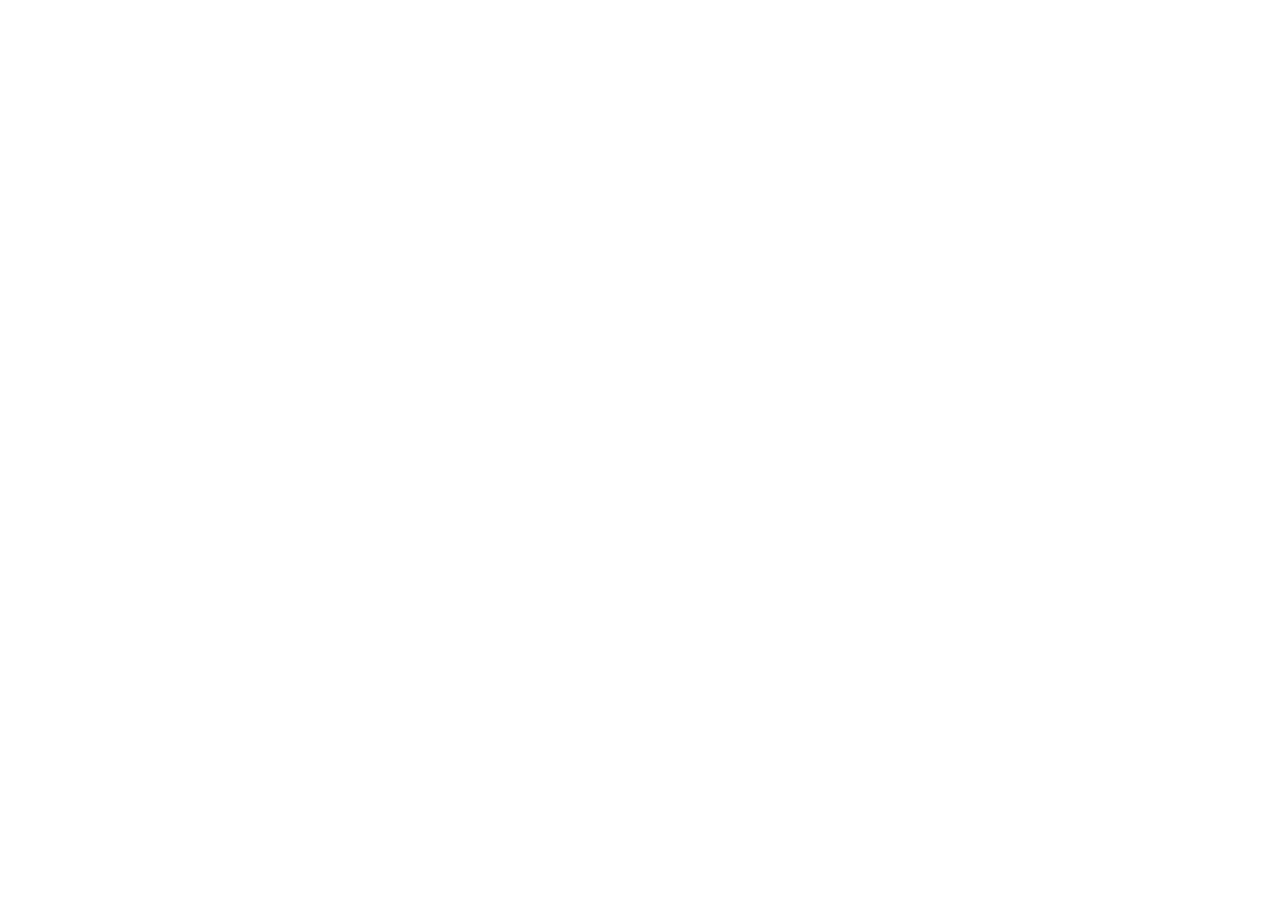
==== index.html @ 89c05609 "Create index.html" ====
<!DOCTYPE html>
<html lang="en">
<head>
  <meta charset="UTF-8">
  <meta name="viewport" content="width=device-width, initial-scale=1.0">
  <title>Gene's Photography</title>
</head>
<body>
  
</body>
</html>
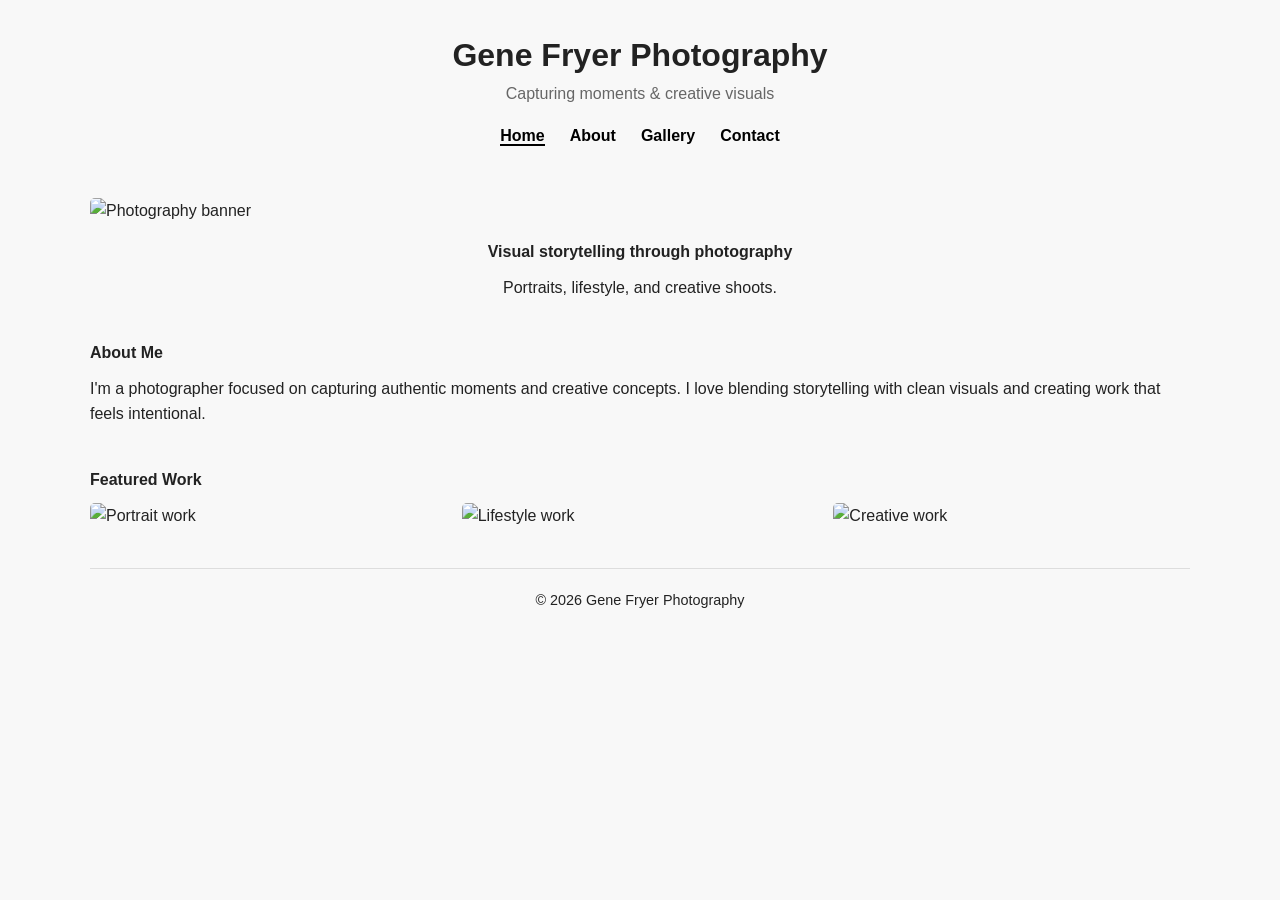
==== commit 150be95a: "made pages" ====
--- a/index.html
+++ b/index.html
@@ -3,9 +3,70 @@
 <head>
   <meta charset="UTF-8">
   <meta name="viewport" content="width=device-width, initial-scale=1.0">
-  <title>Gene's Photography</title>
+  <title>Gene Fryer Photography</title>
+
+  <!-- CSS -->
+  <link rel="stylesheet" href="reset.css">
+  <link rel="stylesheet" href="styles.css">
 </head>
+
 <body>
-  
+  <div class="wrapper">
+
+    <!-- HEADER -->
+    <header>
+      <h1>Gene Fryer Photography</h1>
+      <p>Capturing moments & creative visuals</p>
+
+      <nav>
+        <ul class="nav-links">
+          <li><a href="index.html" class="active">Home</a></li>
+          <li><a href="about.html">About</a></li>
+          <li><a href="gallery.html">Gallery</a></li>
+          <li><a href="contact.html">Contact</a></li>
+        </ul>
+      </nav>
+    </header>
+
+    <!-- MAIN -->
+    <main>
+
+      <!-- HERO -->
+      <section class="hero">
+        <img src="images/hero.jpg" alt="Photography banner">
+        <div class="hero-text">
+          <h2>Visual storytelling through photography</h2>
+          <p>Portraits, lifestyle, and creative shoots.</p>
+        </div>
+      </section>
+
+      <!-- ABOUT PREVIEW -->
+      <section class="about-preview">
+        <h2>About Me</h2>
+        <p>
+          I'm a photographer focused on capturing authentic moments and creative concepts.
+          I love blending storytelling with clean visuals and creating work that feels intentional.
+        </p>
+      </section>
+
+      <!-- FEATURED WORK -->
+      <section class="featured">
+        <h2>Featured Work</h2>
+
+        <div class="gallery-preview">
+          <img src="images/photo1.jpg" alt="Portrait work">
+          <img src="images/photo2.jpg" alt="Lifestyle work">
+          <img src="images/photo3.jpg" alt="Creative work">
+        </div>
+      </section>
+
+    </main>
+
+    <!-- FOOTER -->
+    <footer>
+      <p>&copy; 2026 Gene Fryer Photography</p>
+    </footer>
+
+  </div>
 </body>
 </html>
--- a/styles.css
+++ b/styles.css
@@ -0,0 +1,95 @@
+/* GENERAL */
+body {
+  font-family: Arial, sans-serif;
+  line-height: 1.6;
+  background-color: #f8f8f8;
+  color: #222;
+}
+
+.wrapper {
+  width: 90%;
+  max-width: 1100px;
+  margin: 0 auto;
+}
+
+/* HEADER */
+header {
+  text-align: center;
+  padding: 30px 0;
+}
+
+header h1 {
+  font-size: 2rem;
+}
+
+header p {
+  color: #666;
+}
+
+/* NAV */
+.nav-links {
+  list-style: none;
+  display: flex;
+  justify-content: center;
+  gap: 25px;
+  margin-top: 15px;
+}
+
+.nav-links a {
+  text-decoration: none;
+  color: black;
+  font-weight: bold;
+}
+
+.nav-links a:hover {
+  color: #777;
+}
+
+.active {
+  border-bottom: 2px solid black;
+}
+
+/* HERO */
+.hero {
+  margin-top: 20px;
+}
+
+.hero img {
+  width: 100%;
+  height: auto;
+  border-radius: 5px;
+}
+
+.hero-text {
+  text-align: center;
+  margin-top: 15px;
+}
+
+/* SECTIONS */
+section {
+  margin: 40px 0;
+}
+
+section h2 {
+  margin-bottom: 10px;
+}
+
+/* GALLERY PREVIEW */
+.gallery-preview {
+  display: flex;
+  gap: 15px;
+}
+
+.gallery-preview img {
+  width: 33%;
+  border-radius: 5px;
+}
+
+/* FOOTER */
+footer {
+  text-align: center;
+  padding: 20px 0;
+  border-top: 1px solid #ddd;
+  margin-top: 40px;
+  font-size: 0.9rem;
+}
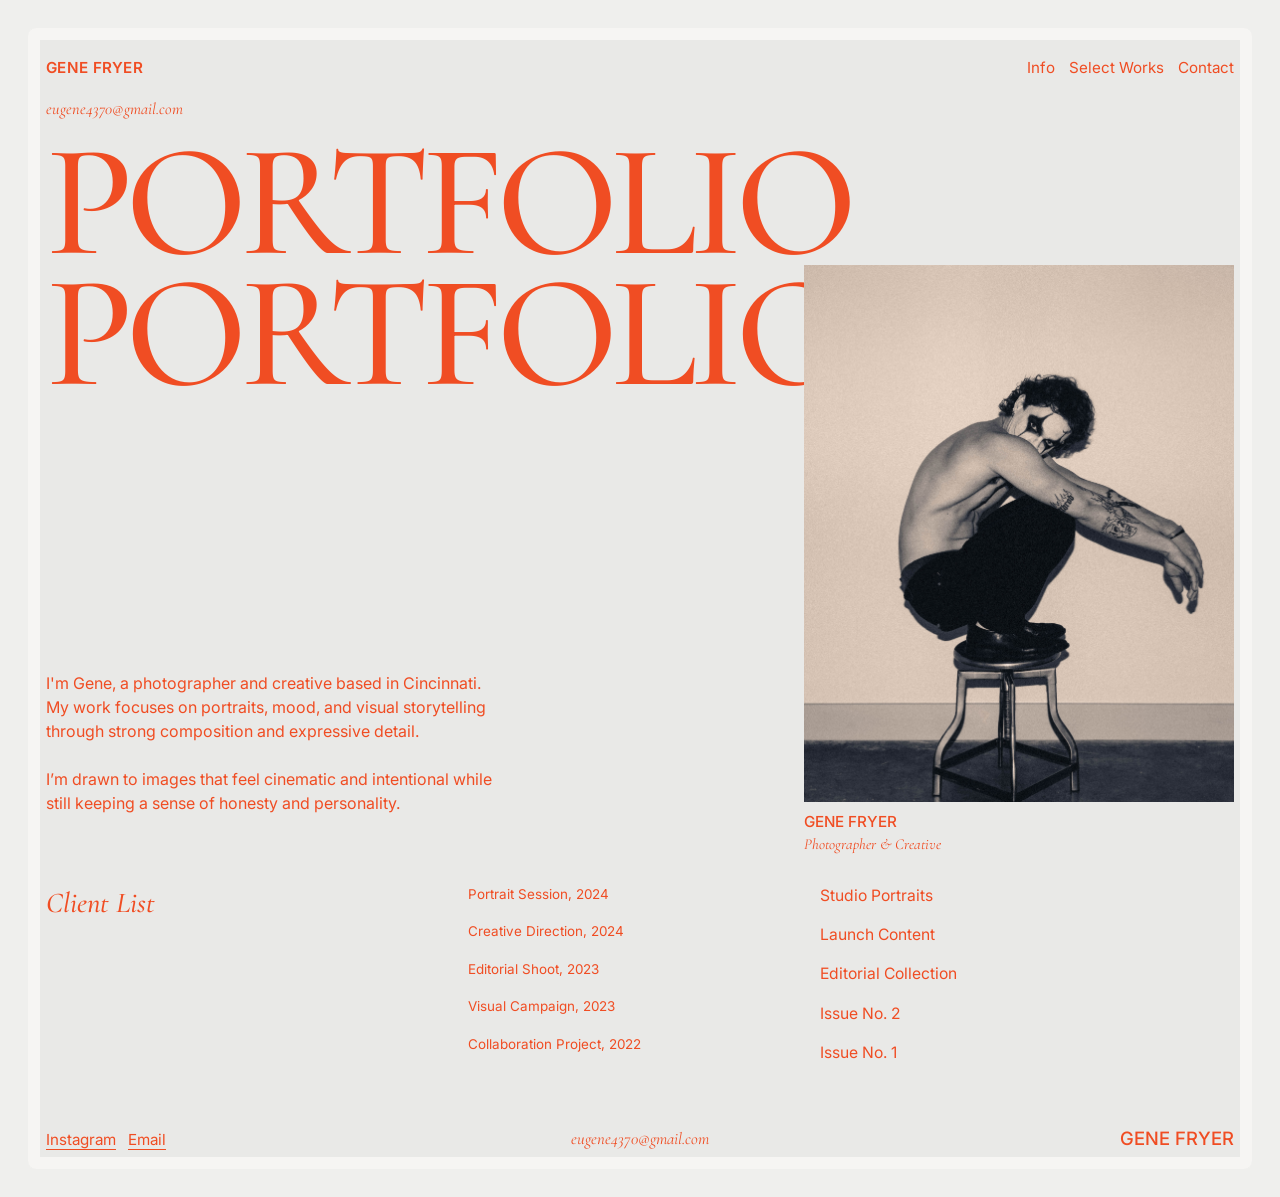
==== commit e4349d4b: "rough draft" ====
--- a/index.html
+++ b/index.html
@@ -3,70 +3,130 @@
 <head>
   <meta charset="UTF-8">
   <meta name="viewport" content="width=device-width, initial-scale=1.0">
-  <title>Gene Fryer Photography</title>
-
-  <!-- CSS -->
-  <link rel="stylesheet" href="reset.css">
+  <title>Gene Fryer | Home</title>
+  <link rel="preconnect" href="https://fonts.googleapis.com">
+  <link rel="preconnect" href="https://fonts.gstatic.com" crossorigin>
+  <link href="https://fonts.googleapis.com/css2?family=Cormorant+Garamond:wght@400;500;600&family=Inter:wght@400;500;600&display=swap" rel="stylesheet">
   <link rel="stylesheet" href="styles.css">
 </head>
+<body>
+  <div class="page-frame">
+    <div class="site-panel">
 
-<body>
-  <div class="wrapper">
+      <header class="site-header">
+        <a href="index.html" class="brand">GENE FRYER</a>
 
-    <!-- HEADER -->
-    <header>
-      <h1>Gene Fryer Photography</h1>
-      <p>Capturing moments & creative visuals</p>
+        <nav class="desktop-nav">
+          <a href="about.html">Info</a>
+          <a href="gallery.html">Select Works</a>
+          <a href="contact.html">Contact</a>
+        </nav>
 
-      <nav>
-        <ul class="nav-links">
-          <li><a href="index.html" class="active">Home</a></li>
-          <li><a href="about.html">About</a></li>
-          <li><a href="gallery.html">Gallery</a></li>
-          <li><a href="contact.html">Contact</a></li>
-        </ul>
-      </nav>
-    </header>
+        <details class="mobile-nav">
+          <summary aria-label="Open navigation">
+            <span></span>
+            <span></span>
+          </summary>
 
-    <!-- MAIN -->
-    <main>
+          <div class="mobile-nav-menu">
+            <a href="about.html">Info</a>
+            <a href="gallery.html">Select Works</a>
+            <a href="contact.html">Contact</a>
+          </div>
+        </details>
+      </header>
 
-      <!-- HERO -->
-      <section class="hero">
-        <img src="images/hero.jpg" alt="Photography banner">
-        <div class="hero-text">
-          <h2>Visual storytelling through photography</h2>
-          <p>Portraits, lifestyle, and creative shoots.</p>
-        </div>
-      </section>
+      <main class="home-main">
+        <p class="email-link">
+          <a href="mailto:eugene4370@gmail.com">eugene4370@gmail.com</a>
+        </p>
 
-      <!-- ABOUT PREVIEW -->
-      <section class="about-preview">
-        <h2>About Me</h2>
-        <p>
-          I'm a photographer focused on capturing authentic moments and creative concepts.
-          I love blending storytelling with clean visuals and creating work that feels intentional.
-        </p>
-      </section>
+        <section class="hero-desktop">
+          <div class="hero-title-wrap">
+            <h1 class="hero-title">
+              PORTFOLIO<br>
+              PORTFOLIO
+            </h1>
+          </div>
 
-      <!-- FEATURED WORK -->
-      <section class="featured">
-        <h2>Featured Work</h2>
+          <div class="hero-image-wrap">
+            <img src="images/photo15.jpg" alt="Featured portrait by Gene Fryer">
 
-        <div class="gallery-preview">
-          <img src="images/photo1.jpg" alt="Portrait work">
-          <img src="images/photo2.jpg" alt="Lifestyle work">
-          <img src="images/photo3.jpg" alt="Creative work">
-        </div>
-      </section>
+            <div class="image-caption">
+              <h2>GENE FRYER</h2>
+              <p>Photographer &amp; Creative</p>
+            </div>
+          </div>
+        </section>
 
-    </main>
+        <section class="hero-mobile">
+          <h1 class="hero-title-mobile">PORTFOLIO</h1>
 
-    <!-- FOOTER -->
-    <footer>
-      <p>&copy; 2026 Gene Fryer Photography</p>
-    </footer>
+          <div class="hero-mobile-image">
+            <img src="images/photo15.jpg" alt="Featured portrait by Gene Fryer">
+          </div>
 
+          <h1 class="hero-title-mobile bottom">PORTFOLIO</h1>
+        </section>
+
+        <section class="home-bio">
+          <div class="home-bio-text">
+            <p>
+              I'm Gene, a photographer and creative based in Cincinnati. My work focuses on portraits,
+              mood, and visual storytelling through strong composition and expressive detail.
+            </p>
+
+            <p>
+              I’m drawn to images that feel cinematic and intentional while still keeping a sense of
+              honesty and personality.
+            </p>
+          </div>
+
+          <div class="home-bio-credit desktop-credit">
+            <h2>GENE FRYER</h2>
+            <p>Photographer &amp; Creative</p>
+          </div>
+        </section>
+
+        <section class="client-section">
+          <div class="client-left">
+            <h3>Client List</h3>
+          </div>
+
+          <div class="client-middle">
+            <p>Portrait Session, 2024</p>
+            <p>Creative Direction, 2024</p>
+            <p>Editorial Shoot, 2023</p>
+            <p>Visual Campaign, 2023</p>
+            <p>Collaboration Project, 2022</p>
+          </div>
+
+          <div class="client-right">
+            <p>Studio Portraits</p>
+            <p>Launch Content</p>
+            <p>Editorial Collection</p>
+            <p>Issue No. 2</p>
+            <p>Issue No. 1</p>
+          </div>
+        </section>
+
+        <footer class="site-footer">
+          <div class="footer-links">
+            <a href="https://instagram.com/gene.fry" target="_blank">Instagram</a>
+            <a href="mailto:eugene4370@gmail.com">Email</a>
+          </div>
+
+          <div class="footer-email">
+            <a href="mailto:eugene4370@gmail.com">eugene4370@gmail.com</a>
+          </div>
+
+          <div class="footer-name">
+            <h2>GENE FRYER</h2>
+          </div>
+        </footer>
+      </main>
+
+    </div>
   </div>
 </body>
 </html>
--- a/styles.css
+++ b/styles.css
@@ -1,95 +1,719 @@
-/* GENERAL */
+* {
+  margin: 0;
+  padding: 0;
+  box-sizing: border-box;
+}
+
+:root {
+  --bg: #efefed;
+  --panel: #e9e9e7;
+  --accent: #f04d23;
+  --frame: #f6f5f3;
+  --text-font: "Inter", Arial, sans-serif;
+  --display-font: "Cormorant Garamond", Georgia, serif;
+}
+
 body {
-  font-family: Arial, sans-serif;
-  line-height: 1.6;
-  background-color: #f8f8f8;
-  color: #222;
-}
-
-.wrapper {
-  width: 90%;
-  max-width: 1100px;
+  background: var(--bg);
+  color: var(--accent);
+  font-family: var(--display-font);
+}
+
+img {
+  display: block;
+  max-width: 100%;
+}
+
+a {
+  color: inherit;
+}
+
+.page-frame {
+  padding: 28px;
+}
+
+.site-panel {
+  max-width: 1280px;
   margin: 0 auto;
+  background: var(--panel);
+  border-radius: 8px;
+  padding: 30px 18px 20px;
+  box-shadow: inset 0 0 0 12px var(--frame);
 }
 
 /* HEADER */
-header {
-  text-align: center;
-  padding: 30px 0;
-}
-
-header h1 {
-  font-size: 2rem;
-}
-
-header p {
-  color: #666;
-}
-
-/* NAV */
-.nav-links {
+.site-header {
+  display: flex;
+  justify-content: space-between;
+  align-items: flex-start;
+  margin-bottom: 22px;
+  position: relative;
+}
+
+.brand {
+  text-decoration: none;
+  font-family: var(--text-font);
+  font-size: 0.95rem;
+  font-weight: 600;
+  letter-spacing: 0.02em;
+}
+
+.desktop-nav {
+  display: flex;
+  gap: 14px;
+  font-family: var(--text-font);
+  font-size: 0.95rem;
+}
+
+.desktop-nav a {
+  text-decoration: none;
+}
+
+.mobile-nav {
+  display: none;
+  position: relative;
+}
+
+.mobile-nav summary {
   list-style: none;
+  cursor: pointer;
+  width: 34px;
+  height: 24px;
+}
+
+.mobile-nav summary::-webkit-details-marker {
+  display: none;
+}
+
+.mobile-nav summary span {
+  display: block;
+  height: 2px;
+  width: 30px;
+  background: var(--accent);
+  margin: 6px 0;
+}
+
+.mobile-nav-menu {
+  position: absolute;
+  right: 0;
+  top: 32px;
+  background: var(--frame);
+  border: 1px solid rgba(240, 77, 35, 0.2);
+  padding: 12px 14px;
+  min-width: 140px;
   display: flex;
-  justify-content: center;
-  gap: 25px;
-  margin-top: 15px;
-}
-
-.nav-links a {
+  flex-direction: column;
+  gap: 10px;
+  z-index: 20;
+}
+
+.mobile-nav-menu a {
   text-decoration: none;
-  color: black;
-  font-weight: bold;
-}
-
-.nav-links a:hover {
-  color: #777;
-}
-
-.active {
-  border-bottom: 2px solid black;
-}
-
-/* HERO */
-.hero {
-  margin-top: 20px;
-}
-
-.hero img {
+  font-family: var(--text-font);
+  font-size: 0.9rem;
+}
+
+.brand:hover,
+.desktop-nav a:hover,
+.mobile-nav-menu a:hover,
+.email-link a:hover,
+.footer-links a:hover,
+.footer-email a:hover {
+  opacity: 0.75;
+}
+
+/* HOME */
+.home-main {
+  display: block;
+}
+
+.email-link {
+  font-size: 1.02rem;
+  font-style: italic;
+  margin-bottom: 18px;
+}
+
+.email-link a {
+  text-decoration: none;
+}
+
+.hero-desktop {
+  position: relative;
+  min-height: 540px;
+}
+
+.hero-title {
+  font-size: clamp(5rem, 14vw, 10rem);
+  line-height: 0.82;
+  font-weight: 500;
+  letter-spacing: -0.05em;
+}
+
+.hero-image-wrap {
+  position: absolute;
+  right: 0;
+  top: 128px;
+  width: 48%;
+  max-width: 430px;
+}
+
+.hero-image-wrap img {
   width: 100%;
   height: auto;
-  border-radius: 5px;
-}
-
-.hero-text {
+}
+
+.image-caption {
+  margin-top: 10px;
+}
+
+.image-caption h2 {
+  font-family: var(--text-font);
+  font-size: 0.95rem;
+  font-weight: 500;
+  margin-bottom: 4px;
+}
+
+.image-caption p {
+  font-size: 0.95rem;
+  font-style: italic;
+}
+
+.hero-mobile {
+  display: none;
+}
+
+.home-bio {
+  display: grid;
+  grid-template-columns: 1fr 1fr;
+  gap: 48px;
+  margin-top: -6px;
+  margin-bottom: 42px;
+}
+
+.home-bio-text {
+  max-width: 460px;
+}
+
+.home-bio-text p {
+  font-family: var(--text-font);
+  font-size: 1rem;
+  line-height: 1.5;
+  margin-bottom: 24px;
+}
+
+.home-bio-credit h2 {
+  font-family: var(--text-font);
+  font-size: 1.1rem;
+  font-weight: 500;
+  margin-bottom: 6px;
+}
+
+.home-bio-credit p {
+  font-size: 1rem;
+  font-style: italic;
+}
+
+.desktop-credit {
+  display: none;
+}
+
+/* ABOUT */
+.about-main {
+  display: block;
+}
+
+.about-desktop {
+  display: grid;
+  grid-template-columns: 1fr 1fr;
+  gap: 56px;
+  align-items: start;
+  margin-bottom: 56px;
+}
+
+.about-text-column {
+  max-width: 440px;
+}
+
+.about-role {
+  font-size: 3rem;
+  line-height: 1;
+  font-weight: 500;
+  font-style: italic;
+  margin-bottom: 26px;
+}
+
+.about-copy p {
+  font-family: var(--text-font);
+  font-size: 1rem;
+  line-height: 1.5;
+  margin-bottom: 24px;
+}
+
+.about-availability {
+  margin-top: 14px;
+}
+
+.about-image-column img {
+  width: 100%;
+  max-width: 430px;
+}
+
+.about-mobile {
+  display: none;
+}
+
+/* GALLERY */
+.gallery-main {
+  display: block;
+}
+
+.gallery-intro {
+  margin-bottom: 32px;
+}
+
+.gallery-title {
+  font-size: clamp(4rem, 9vw, 7rem);
+  line-height: 0.9;
+  font-weight: 500;
+  margin-bottom: 12px;
+}
+
+.gallery-subtitle {
+  font-family: var(--text-font);
+  font-size: 0.95rem;
+  line-height: 1.35;
+}
+
+.gallery-carousel-section {
+  margin-bottom: 54px;
+}
+
+.gallery-carousel {
+  display: flex;
+  gap: 22px;
+  overflow-x: auto;
+  overflow-y: hidden;
+  scroll-snap-type: x mandatory;
+  padding-bottom: 10px;
+  scrollbar-width: thin;
+}
+
+.gallery-carousel::-webkit-scrollbar {
+  height: 10px;
+}
+
+.gallery-carousel::-webkit-scrollbar-thumb {
+  background: rgba(240, 77, 35, 0.35);
+  border-radius: 999px;
+}
+
+.gallery-carousel::-webkit-scrollbar-track {
+  background: rgba(240, 77, 35, 0.08);
+  border-radius: 999px;
+}
+
+.gallery-card {
+  flex: 0 0 340px;
+  scroll-snap-align: start;
+}
+
+.gallery-card img {
+  width: 100%;
+  height: 500px;
+  object-fit: cover;
+  border-radius: 2px;
+}
+
+/* CONTACT */
+.contact-main {
+  display: block;
+}
+
+.contact-intro {
+  margin-bottom: 40px;
+}
+
+.contact-title {
+  font-size: clamp(4rem, 9vw, 7rem);
+  line-height: 0.9;
+  font-weight: 500;
+  margin-bottom: 10px;
+}
+
+.contact-subtitle {
+  font-family: var(--text-font);
+  font-size: 0.95rem;
+}
+
+.contact-form-section {
+  max-width: 620px;
+  margin-bottom: 46px;
+}
+
+.contact-form {
+  display: flex;
+  flex-direction: column;
+  gap: 24px;
+}
+
+.form-row {
+  display: flex;
+  flex-direction: column;
+  gap: 6px;
+}
+
+.form-row label {
+  font-family: var(--text-font);
+  font-size: 0.85rem;
+}
+
+.form-row input,
+.form-row textarea {
+  padding: 14px;
+  border: 1px solid var(--accent);
+  background: transparent;
+  color: var(--accent);
+  font-family: var(--text-font);
+  font-size: 0.95rem;
+}
+
+.form-row input:focus,
+.form-row textarea:focus {
+  outline: none;
+  box-shadow: 0 0 0 1px rgba(240, 77, 35, 0.35);
+}
+
+.submit-btn {
+  margin-top: 4px;
+  padding: 14px;
+  border: 1px solid var(--accent);
+  background: var(--accent);
+  color: white;
+  font-family: var(--text-font);
+  font-size: 0.95rem;
+  cursor: pointer;
+}
+
+.submit-btn:hover {
+  opacity: 0.8;
+}
+
+/* CLIENT SECTION */
+.client-section {
+  display: grid;
+  grid-template-columns: 1.1fr 0.9fr 1.2fr;
+  gap: 42px;
+  margin-top: -4px;
+  margin-bottom: 42px;
+  padding-top: 8px;
+}
+
+.client-left h3 {
+  font-size: 1.8rem;
+  font-style: italic;
+  font-weight: 500;
+}
+
+.client-middle p {
+  font-family: var(--text-font);
+  font-size: 0.84rem;
+  line-height: 1.45;
+  margin-bottom: 18px;
+}
+
+.client-right p {
+  font-family: var(--text-font);
+  font-size: 0.98rem;
+  line-height: 1.35;
+  margin-bottom: 18px;
+}
+
+/* FOOTER */
+.site-footer {
+  display: grid;
+  grid-template-columns: 1fr 1fr 1fr;
+  align-items: end;
+  gap: 24px;
+  padding-top: 4px;
+}
+
+.footer-links {
+  display: flex;
+  gap: 12px;
+  flex-wrap: wrap;
+  font-family: var(--text-font);
+  font-size: 0.95rem;
+}
+
+.footer-links a {
+  text-decoration: underline;
+  text-underline-offset: 4px;
+}
+
+.footer-email {
   text-align: center;
-  margin-top: 15px;
-}
-
-/* SECTIONS */
-section {
-  margin: 40px 0;
-}
-
-section h2 {
-  margin-bottom: 10px;
-}
-
-/* GALLERY PREVIEW */
-.gallery-preview {
-  display: flex;
-  gap: 15px;
-}
-
-.gallery-preview img {
-  width: 33%;
-  border-radius: 5px;
-}
-
-/* FOOTER */
-footer {
-  text-align: center;
-  padding: 20px 0;
-  border-top: 1px solid #ddd;
-  margin-top: 40px;
-  font-size: 0.9rem;
+  font-size: 1.05rem;
+  font-style: italic;
+}
+
+.footer-email a {
+  text-decoration: none;
+}
+
+.footer-name {
+  text-align: right;
+}
+
+.footer-name h2 {
+  font-family: var(--text-font);
+  font-size: 1.15rem;
+  font-weight: 500;
+}
+
+/* TABLET */
+@media (max-width: 1000px) {
+  .hero-image-wrap {
+    width: 44%;
+    max-width: 360px;
+  }
+
+  .hero-desktop {
+    min-height: 480px;
+  }
+
+  .about-desktop {
+    gap: 40px;
+  }
+
+  .gallery-card {
+    flex: 0 0 300px;
+  }
+
+  .gallery-card img {
+    height: 410px;
+  }
+}
+
+/* MOBILE */
+@media (max-width: 768px) {
+  .page-frame {
+    padding: 22px;
+  }
+
+  .site-panel {
+    max-width: 340px;
+    padding: 18px 14px 18px;
+    box-shadow: inset 0 0 0 12px var(--frame);
+  }
+
+  .desktop-nav {
+    display: none;
+  }
+
+  .mobile-nav {
+    display: block;
+  }
+
+  .site-header {
+    margin-bottom: 18px;
+  }
+
+  .brand {
+    font-size: 0.9rem;
+  }
+
+  /* HOME MOBILE */
+  .email-link {
+    display: none;
+  }
+
+  .hero-desktop {
+    display: none;
+  }
+
+  .hero-mobile {
+    display: block;
+    width: 100%;
+    overflow: hidden;
+    margin-bottom: 22px;
+  }
+
+  .hero-title-mobile {
+    font-size: clamp(2.7rem, 13vw, 3.4rem);
+    line-height: 0.9;
+    font-weight: 500;
+    letter-spacing: -0.03em;
+    word-break: keep-all;
+    overflow-wrap: normal;
+  }
+
+  .hero-title-mobile.bottom {
+    margin-top: 10px;
+  }
+
+  .hero-mobile-image {
+    margin: 14px 0 10px;
+    width: 100%;
+  }
+
+  .hero-mobile-image img {
+    width: 100%;
+    height: auto;
+  }
+
+  .home-bio {
+    display: grid;
+    grid-template-columns: 1fr;
+    gap: 20px;
+    margin-top: 0;
+    margin-bottom: 30px;
+  }
+
+  .home-bio-text p {
+    font-size: 0.9rem;
+    line-height: 1.45;
+    margin-bottom: 20px;
+  }
+
+  .desktop-credit {
+    display: block;
+  }
+
+  .home-bio-credit h2 {
+    font-size: 0.95rem;
+  }
+
+  .home-bio-credit p {
+    font-size: 0.9rem;
+  }
+
+  /* ABOUT MOBILE */
+  .about-desktop {
+    display: none;
+  }
+
+  .about-mobile {
+    display: block;
+    margin-bottom: 30px;
+  }
+
+  .about-mobile-copy p {
+    font-family: var(--text-font);
+    font-size: 0.9rem;
+    line-height: 1.45;
+    margin-bottom: 18px;
+  }
+
+  .about-mobile-role {
+    font-size: 2.2rem;
+    line-height: 1;
+    font-weight: 500;
+    font-style: italic;
+    margin: 34px 0 18px;
+  }
+
+  .about-mobile-image img {
+    width: 100%;
+    height: auto;
+  }
+
+  /* GALLERY MOBILE */
+  .gallery-title {
+    font-size: 2.8rem;
+    line-height: 0.95;
+    margin-bottom: 10px;
+  }
+
+  .gallery-subtitle {
+    font-size: 0.9rem;
+  }
+
+  .gallery-carousel {
+    gap: 14px;
+    padding-bottom: 8px;
+  }
+
+  .gallery-card {
+    flex: 0 0 220px;
+  }
+
+  .gallery-card img {
+    height: 300px;
+  }
+
+  /* CONTACT MOBILE */
+  .contact-title {
+    font-size: 2.8rem;
+    line-height: 0.95;
+  }
+
+  .contact-subtitle {
+    font-size: 0.9rem;
+  }
+
+  .contact-form-section {
+    max-width: 100%;
+    margin-bottom: 34px;
+  }
+
+  .form-row input,
+  .form-row textarea {
+    font-size: 0.9rem;
+  }
+
+  /* SHARED MOBILE */
+  .client-section {
+    display: grid;
+    grid-template-columns: 1fr;
+    gap: 20px;
+    margin-bottom: 34px;
+    margin-top: 0;
+    padding-top: 0;
+  }
+
+  .client-left h3 {
+    font-size: 2rem;
+    font-style: italic;
+    font-family: var(--display-font);
+    font-weight: 500;
+  }
+
+  .client-middle p {
+    font-size: 0.82rem;
+    line-height: 1.4;
+    margin-bottom: 16px;
+  }
+
+  .client-right p {
+    font-size: 0.9rem;
+    line-height: 1.4;
+    margin-bottom: 18px;
+  }
+
+  .site-footer {
+    display: block;
+    padding-top: 0;
+  }
+
+  .footer-links {
+    display: flex;
+    flex-wrap: wrap;
+    gap: 10px;
+    margin-bottom: 12px;
+    font-size: 0.9rem;
+  }
+
+  .footer-email {
+    text-align: left;
+    font-size: 0.95rem;
+    margin-bottom: 18px;
+  }
+
+  .footer-name {
+    text-align: left;
+  }
+
+  .footer-name h2 {
+    font-size: 0.95rem;
+  }
 }
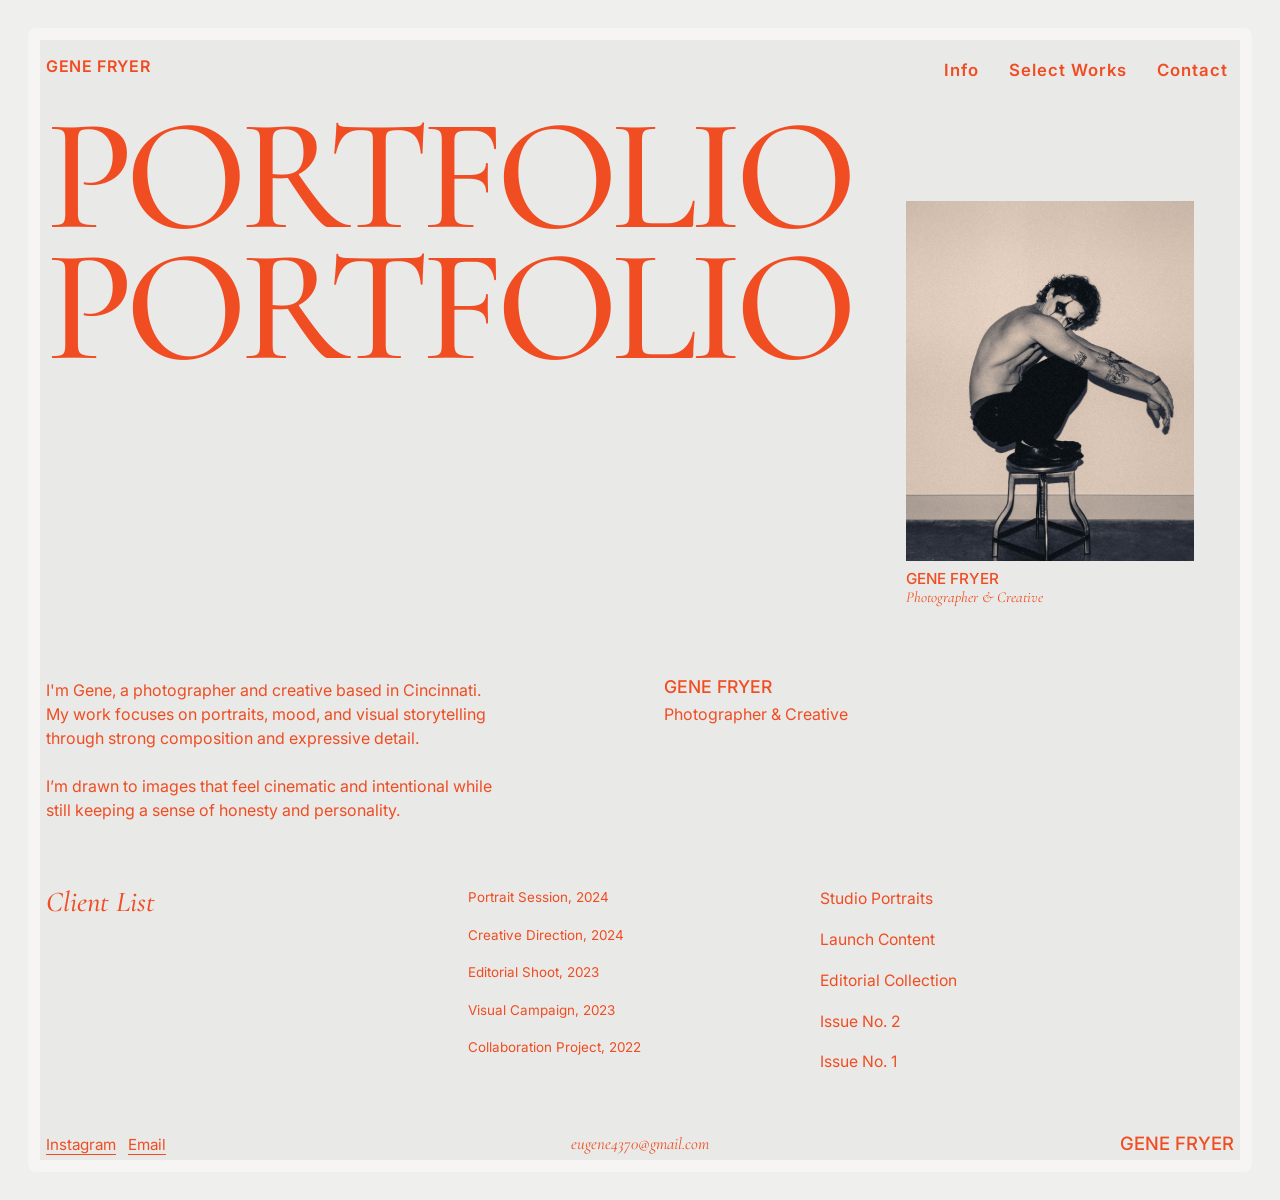
==== commit 5000aecc: "final" ====
--- a/index.html
+++ b/index.html
@@ -4,73 +4,55 @@
   <meta charset="UTF-8">
   <meta name="viewport" content="width=device-width, initial-scale=1.0">
   <title>Gene Fryer | Home</title>
+
   <link rel="preconnect" href="https://fonts.googleapis.com">
   <link rel="preconnect" href="https://fonts.gstatic.com" crossorigin>
   <link href="https://fonts.googleapis.com/css2?family=Cormorant+Garamond:wght@400;500;600&family=Inter:wght@400;500;600&display=swap" rel="stylesheet">
+
+  <link rel="stylesheet" href="reset.css">
   <link rel="stylesheet" href="styles.css">
 </head>
+
 <body>
   <div class="page-frame">
     <div class="site-panel">
 
-      <header class="site-header">
+      <header>
         <a href="index.html" class="brand">GENE FRYER</a>
 
-        <nav class="desktop-nav">
+        <nav>
           <a href="about.html">Info</a>
           <a href="gallery.html">Select Works</a>
           <a href="contact.html">Contact</a>
         </nav>
-
-        <details class="mobile-nav">
-          <summary aria-label="Open navigation">
-            <span></span>
-            <span></span>
-          </summary>
-
-          <div class="mobile-nav-menu">
-            <a href="about.html">Info</a>
-            <a href="gallery.html">Select Works</a>
-            <a href="contact.html">Contact</a>
-          </div>
-        </details>
       </header>
 
-      <main class="home-main">
-        <p class="email-link">
-          <a href="mailto:eugene4370@gmail.com">eugene4370@gmail.com</a>
-        </p>
-
+      <main>
         <section class="hero-desktop">
           <div class="hero-title-wrap">
-            <h1 class="hero-title">
+            <h1>
               PORTFOLIO<br>
               PORTFOLIO
             </h1>
           </div>
 
-          <div class="hero-image-wrap">
+          <figure class="hero-image-wrap">
             <img src="images/photo15.jpg" alt="Featured portrait by Gene Fryer">
-
-            <div class="image-caption">
+            <figcaption>
               <h2>GENE FRYER</h2>
               <p>Photographer &amp; Creative</p>
-            </div>
-          </div>
+            </figcaption>
+          </figure>
         </section>
 
         <section class="hero-mobile">
-          <h1 class="hero-title-mobile">PORTFOLIO</h1>
-
-          <div class="hero-mobile-image">
-            <img src="images/photo15.jpg" alt="Featured portrait by Gene Fryer">
-          </div>
-
-          <h1 class="hero-title-mobile bottom">PORTFOLIO</h1>
+          <h1>PORTFOLIO</h1>
+          <img src="images/photo15.jpg" alt="Featured portrait by Gene Fryer">
+          <h1>PORTFOLIO</h1>
         </section>
 
         <section class="home-bio">
-          <div class="home-bio-text">
+          <div>
             <p>
               I'm Gene, a photographer and creative based in Cincinnati. My work focuses on portraits,
               mood, and visual storytelling through strong composition and expressive detail.
@@ -82,18 +64,18 @@
             </p>
           </div>
 
-          <div class="home-bio-credit desktop-credit">
+          <div class="bio-credit">
             <h2>GENE FRYER</h2>
             <p>Photographer &amp; Creative</p>
           </div>
         </section>
 
         <section class="client-section">
-          <div class="client-left">
+          <div>
             <h3>Client List</h3>
           </div>
 
-          <div class="client-middle">
+          <div>
             <p>Portrait Session, 2024</p>
             <p>Creative Direction, 2024</p>
             <p>Editorial Shoot, 2023</p>
@@ -101,7 +83,7 @@
             <p>Collaboration Project, 2022</p>
           </div>
 
-          <div class="client-right">
+          <div>
             <p>Studio Portraits</p>
             <p>Launch Content</p>
             <p>Editorial Collection</p>
@@ -109,22 +91,22 @@
             <p>Issue No. 1</p>
           </div>
         </section>
+      </main>
 
-        <footer class="site-footer">
-          <div class="footer-links">
-            <a href="https://instagram.com/gene.fry" target="_blank">Instagram</a>
-            <a href="mailto:eugene4370@gmail.com">Email</a>
-          </div>
+      <footer>
+        <div>
+          <a href="https://instagram.com/gene.fry" target="_blank">Instagram</a>
+          <a href="mailto:eugene4370@gmail.com">Email</a>
+        </div>
 
-          <div class="footer-email">
-            <a href="mailto:eugene4370@gmail.com">eugene4370@gmail.com</a>
-          </div>
+        <div>
+          <a href="mailto:eugene4370@gmail.com">eugene4370@gmail.com</a>
+        </div>
 
-          <div class="footer-name">
-            <h2>GENE FRYER</h2>
-          </div>
-        </footer>
-      </main>
+        <div>
+          <h2>GENE FRYER</h2>
+        </div>
+      </footer>
 
     </div>
   </div>
--- a/styles.css
+++ b/styles.css
@@ -1,9 +1,3 @@
-* {
-  margin: 0;
-  padding: 0;
-  box-sizing: border-box;
-}
-
 :root {
   --bg: #efefed;
   --panel: #e9e9e7;
@@ -42,107 +36,53 @@
 }
 
 /* HEADER */
-.site-header {
+
+header {
   display: flex;
   justify-content: space-between;
   align-items: flex-start;
-  margin-bottom: 22px;
-  position: relative;
+  margin-bottom: 28px;
 }
 
 .brand {
   text-decoration: none;
   font-family: var(--text-font);
-  font-size: 0.95rem;
+  font-size: 1rem;
   font-weight: 600;
-  letter-spacing: 0.02em;
-}
-
-.desktop-nav {
+  letter-spacing: 0.04em;
+}
+
+nav {
   display: flex;
-  gap: 14px;
-  font-family: var(--text-font);
-  font-size: 0.95rem;
-}
-
-.desktop-nav a {
+  gap: 18px;
+  font-family: var(--text-font);
+}
+
+nav a {
   text-decoration: none;
-}
-
-.mobile-nav {
-  display: none;
-  position: relative;
-}
-
-.mobile-nav summary {
-  list-style: none;
-  cursor: pointer;
-  width: 34px;
-  height: 24px;
-}
-
-.mobile-nav summary::-webkit-details-marker {
-  display: none;
-}
-
-.mobile-nav summary span {
-  display: block;
-  height: 2px;
-  width: 30px;
-  background: var(--accent);
-  margin: 6px 0;
-}
-
-.mobile-nav-menu {
-  position: absolute;
-  right: 0;
-  top: 32px;
-  background: var(--frame);
-  border: 1px solid rgba(240, 77, 35, 0.2);
-  padding: 12px 14px;
-  min-width: 140px;
-  display: flex;
-  flex-direction: column;
-  gap: 10px;
-  z-index: 20;
-}
-
-.mobile-nav-menu a {
-  text-decoration: none;
-  font-family: var(--text-font);
-  font-size: 0.9rem;
-}
-
+  font-size: 1.05rem;
+  font-weight: 600;
+  letter-spacing: 0.06em;
+  padding: 4px 6px;
+}
+
+nav a:hover,
 .brand:hover,
-.desktop-nav a:hover,
-.mobile-nav-menu a:hover,
-.email-link a:hover,
-.footer-links a:hover,
-.footer-email a:hover {
+footer a:hover {
   opacity: 0.75;
 }
 
 /* HOME */
-.home-main {
-  display: block;
-}
-
-.email-link {
-  font-size: 1.02rem;
-  font-style: italic;
-  margin-bottom: 18px;
-}
-
-.email-link a {
-  text-decoration: none;
-}
 
 .hero-desktop {
-  position: relative;
-  min-height: 540px;
-}
-
-.hero-title {
+  display: grid;
+  grid-template-columns: 1fr 1fr;
+  gap: 1rem;
+  align-items: start;
+  margin-bottom: 42px;
+}
+
+.hero-title-wrap h1 {
   font-size: clamp(5rem, 14vw, 10rem);
   line-height: 0.82;
   font-weight: 500;
@@ -150,11 +90,9 @@
 }
 
 .hero-image-wrap {
-  position: absolute;
-  right: 0;
-  top: 128px;
-  width: 48%;
   max-width: 430px;
+  justify-self: end;
+  margin-top: 90px;
 }
 
 .hero-image-wrap img {
@@ -162,18 +100,18 @@
   height: auto;
 }
 
-.image-caption {
+.hero-image-wrap figcaption {
   margin-top: 10px;
 }
 
-.image-caption h2 {
+.hero-image-wrap h2 {
   font-family: var(--text-font);
   font-size: 0.95rem;
   font-weight: 500;
   margin-bottom: 4px;
 }
 
-.image-caption p {
+.hero-image-wrap p {
   font-size: 0.95rem;
   font-style: italic;
 }
@@ -186,43 +124,30 @@
   display: grid;
   grid-template-columns: 1fr 1fr;
   gap: 48px;
-  margin-top: -6px;
   margin-bottom: 42px;
 }
 
-.home-bio-text {
+.home-bio div:first-child {
   max-width: 460px;
 }
 
-.home-bio-text p {
+.home-bio p {
   font-family: var(--text-font);
   font-size: 1rem;
   line-height: 1.5;
   margin-bottom: 24px;
 }
 
-.home-bio-credit h2 {
+.bio-credit h2 {
   font-family: var(--text-font);
   font-size: 1.1rem;
   font-weight: 500;
   margin-bottom: 6px;
 }
 
-.home-bio-credit p {
-  font-size: 1rem;
-  font-style: italic;
-}
-
-.desktop-credit {
-  display: none;
-}
-
 /* ABOUT */
-.about-main {
-  display: block;
-}
-
-.about-desktop {
+
+.about-section {
   display: grid;
   grid-template-columns: 1fr 1fr;
   gap: 56px;
@@ -230,11 +155,11 @@
   margin-bottom: 56px;
 }
 
-.about-text-column {
+.about-section div {
   max-width: 440px;
 }
 
-.about-role {
+.about-section h1 {
   font-size: 3rem;
   line-height: 1;
   font-weight: 500;
@@ -242,51 +167,38 @@
   margin-bottom: 26px;
 }
 
-.about-copy p {
+.about-section p {
   font-family: var(--text-font);
   font-size: 1rem;
   line-height: 1.5;
   margin-bottom: 24px;
 }
 
-.about-availability {
-  margin-top: 14px;
-}
-
-.about-image-column img {
+.about-section img {
   width: 100%;
   max-width: 430px;
 }
 
-.about-mobile {
-  display: none;
-}
-
-/* GALLERY */
-.gallery-main {
-  display: block;
-}
-
-.gallery-intro {
+/* SHARED PAGE INTRO */
+
+.page-intro {
   margin-bottom: 32px;
 }
 
-.gallery-title {
+.page-intro h1 {
   font-size: clamp(4rem, 9vw, 7rem);
   line-height: 0.9;
   font-weight: 500;
   margin-bottom: 12px;
 }
 
-.gallery-subtitle {
+.page-intro p {
   font-family: var(--text-font);
   font-size: 0.95rem;
   line-height: 1.35;
 }
 
-.gallery-carousel-section {
-  margin-bottom: 54px;
-}
+/* GALLERY */
 
 .gallery-carousel {
   display: flex;
@@ -295,29 +207,15 @@
   overflow-y: hidden;
   scroll-snap-type: x mandatory;
   padding-bottom: 10px;
-  scrollbar-width: thin;
-}
-
-.gallery-carousel::-webkit-scrollbar {
-  height: 10px;
-}
-
-.gallery-carousel::-webkit-scrollbar-thumb {
-  background: rgba(240, 77, 35, 0.35);
-  border-radius: 999px;
-}
-
-.gallery-carousel::-webkit-scrollbar-track {
-  background: rgba(240, 77, 35, 0.08);
-  border-radius: 999px;
-}
-
-.gallery-card {
+  margin-bottom: 54px;
+}
+
+.gallery-carousel figure {
   flex: 0 0 340px;
   scroll-snap-align: start;
 }
 
-.gallery-card img {
+.gallery-carousel img {
   width: 100%;
   height: 500px;
   object-fit: cover;
@@ -325,50 +223,26 @@
 }
 
 /* CONTACT */
-.contact-main {
-  display: block;
-}
-
-.contact-intro {
-  margin-bottom: 40px;
-}
-
-.contact-title {
-  font-size: clamp(4rem, 9vw, 7rem);
-  line-height: 0.9;
-  font-weight: 500;
-  margin-bottom: 10px;
-}
-
-.contact-subtitle {
-  font-family: var(--text-font);
-  font-size: 0.95rem;
-}
-
-.contact-form-section {
+
+.contact-section {
   max-width: 620px;
   margin-bottom: 46px;
 }
 
-.contact-form {
+form {
   display: flex;
   flex-direction: column;
-  gap: 24px;
-}
-
-.form-row {
-  display: flex;
-  flex-direction: column;
-  gap: 6px;
-}
-
-.form-row label {
+  gap: 8px;
+}
+
+label {
   font-family: var(--text-font);
   font-size: 0.85rem;
-}
-
-.form-row input,
-.form-row textarea {
+  margin-top: 12px;
+}
+
+input,
+textarea {
   padding: 14px;
   border: 1px solid var(--accent);
   background: transparent;
@@ -377,14 +251,14 @@
   font-size: 0.95rem;
 }
 
-.form-row input:focus,
-.form-row textarea:focus {
+input:focus,
+textarea:focus {
   outline: none;
   box-shadow: 0 0 0 1px rgba(240, 77, 35, 0.35);
 }
 
-.submit-btn {
-  margin-top: 4px;
+button {
+  margin-top: 16px;
   padding: 14px;
   border: 1px solid var(--accent);
   background: var(--accent);
@@ -394,50 +268,49 @@
   cursor: pointer;
 }
 
-.submit-btn:hover {
+button:hover {
   opacity: 0.8;
 }
 
 /* CLIENT SECTION */
+
 .client-section {
   display: grid;
   grid-template-columns: 1.1fr 0.9fr 1.2fr;
   gap: 42px;
-  margin-top: -4px;
   margin-bottom: 42px;
-  padding-top: 8px;
-}
-
-.client-left h3 {
+}
+
+.client-section h3 {
   font-size: 1.8rem;
   font-style: italic;
   font-weight: 500;
 }
 
-.client-middle p {
-  font-family: var(--text-font);
-  font-size: 0.84rem;
+.client-section p {
+  font-family: var(--text-font);
   line-height: 1.45;
   margin-bottom: 18px;
 }
 
-.client-right p {
-  font-family: var(--text-font);
+.client-section div:nth-child(2) p {
+  font-size: 0.84rem;
+}
+
+.client-section div:nth-child(3) p {
   font-size: 0.98rem;
-  line-height: 1.35;
-  margin-bottom: 18px;
 }
 
 /* FOOTER */
-.site-footer {
+
+footer {
   display: grid;
   grid-template-columns: 1fr 1fr 1fr;
   align-items: end;
   gap: 24px;
-  padding-top: 4px;
-}
-
-.footer-links {
+}
+
+footer div:first-child {
   display: flex;
   gap: 12px;
   flex-wrap: wrap;
@@ -445,86 +318,82 @@
   font-size: 0.95rem;
 }
 
-.footer-links a {
-  text-decoration: underline;
+footer a {
   text-underline-offset: 4px;
 }
 
-.footer-email {
+footer div:nth-child(2) {
   text-align: center;
   font-size: 1.05rem;
   font-style: italic;
 }
 
-.footer-email a {
+footer div:nth-child(2) a {
   text-decoration: none;
 }
 
-.footer-name {
+footer div:last-child {
   text-align: right;
 }
 
-.footer-name h2 {
+footer h2 {
   font-family: var(--text-font);
   font-size: 1.15rem;
   font-weight: 500;
 }
 
 /* TABLET */
+
 @media (max-width: 1000px) {
   .hero-image-wrap {
-    width: 44%;
     max-width: 360px;
-  }
-
-  .hero-desktop {
-    min-height: 480px;
-  }
-
-  .about-desktop {
+    margin-top: 70px;
+  }
+
+  .about-section {
     gap: 40px;
   }
 
-  .gallery-card {
+  .gallery-carousel figure {
     flex: 0 0 300px;
   }
 
-  .gallery-card img {
+  .gallery-carousel img {
     height: 410px;
   }
 }
 
 /* MOBILE */
+
 @media (max-width: 768px) {
   .page-frame {
     padding: 22px;
   }
 
   .site-panel {
-    max-width: 340px;
-    padding: 18px 14px 18px;
-    box-shadow: inset 0 0 0 12px var(--frame);
-  }
-
-  .desktop-nav {
-    display: none;
-  }
-
-  .mobile-nav {
+    max-width: 360px;
+    padding: 18px 14px;
+  }
+
+  header {
     display: block;
-  }
-
-  .site-header {
-    margin-bottom: 18px;
+    margin-bottom: 22px;
   }
 
   .brand {
+    display: block;
+    margin-bottom: 14px;
+    font-size: 0.95rem;
+  }
+
+  nav {
+    gap: 12px;
+    flex-wrap: wrap;
+  }
+
+  nav a {
     font-size: 0.9rem;
-  }
-
-  /* HOME MOBILE */
-  .email-link {
-    display: none;
+    padding: 4px 0;
   }
 
   .hero-desktop {
@@ -533,187 +402,105 @@
 
   .hero-mobile {
     display: block;
-    width: 100%;
+    margin-bottom: 28px;
     overflow: hidden;
-    margin-bottom: 22px;
-  }
-
-  .hero-title-mobile {
+  }
+
+  .hero-mobile h1 {
     font-size: clamp(2.7rem, 13vw, 3.4rem);
     line-height: 0.9;
     font-weight: 500;
     letter-spacing: -0.03em;
-    word-break: keep-all;
-    overflow-wrap: normal;
-  }
-
-  .hero-title-mobile.bottom {
-    margin-top: 10px;
-  }
-
-  .hero-mobile-image {
+  }
+
+  .hero-mobile img {
     margin: 14px 0 10px;
     width: 100%;
   }
 
-  .hero-mobile-image img {
-    width: 100%;
-    height: auto;
+  .home-bio,
+  .about-section,
+  .client-section,
+  footer {
+    grid-template-columns: 1fr;
   }
 
   .home-bio {
-    display: grid;
-    grid-template-columns: 1fr;
     gap: 20px;
-    margin-top: 0;
     margin-bottom: 30px;
   }
 
-  .home-bio-text p {
+  .home-bio p,
+  .about-section p {
     font-size: 0.9rem;
     line-height: 1.45;
     margin-bottom: 20px;
   }
 
-  .desktop-credit {
-    display: block;
-  }
-
-  .home-bio-credit h2 {
-    font-size: 0.95rem;
-  }
-
-  .home-bio-credit p {
-    font-size: 0.9rem;
-  }
-
-  /* ABOUT MOBILE */
-  .about-desktop {
-    display: none;
-  }
-
-  .about-mobile {
-    display: block;
-    margin-bottom: 30px;
-  }
-
-  .about-mobile-copy p {
-    font-family: var(--text-font);
-    font-size: 0.9rem;
-    line-height: 1.45;
-    margin-bottom: 18px;
-  }
-
-  .about-mobile-role {
-    font-size: 2.2rem;
-    line-height: 1;
-    font-weight: 500;
-    font-style: italic;
-    margin: 34px 0 18px;
-  }
-
-  .about-mobile-image img {
-    width: 100%;
-    height: auto;
-  }
-
-  /* GALLERY MOBILE */
-  .gallery-title {
+  .about-section {
+    gap: 28px;
+    margin-bottom: 34px;
+  }
+
+  .about-section h1 {
+    font-size: 2.3rem;
+  }
+
+  .page-intro h1 {
     font-size: 2.8rem;
     line-height: 0.95;
-    margin-bottom: 10px;
-  }
-
-  .gallery-subtitle {
+  }
+
+  .page-intro p {
     font-size: 0.9rem;
   }
 
   .gallery-carousel {
     gap: 14px;
-    padding-bottom: 8px;
-  }
-
-  .gallery-card {
+  }
+
+  .gallery-carousel figure {
     flex: 0 0 220px;
   }
 
-  .gallery-card img {
+  .gallery-carousel img {
     height: 300px;
   }
 
-  /* CONTACT MOBILE */
-  .contact-title {
-    font-size: 2.8rem;
-    line-height: 0.95;
-  }
-
-  .contact-subtitle {
-    font-size: 0.9rem;
-  }
-
-  .contact-form-section {
-    max-width: 100%;
-    margin-bottom: 34px;
-  }
-
-  .form-row input,
-  .form-row textarea {
-    font-size: 0.9rem;
-  }
-
-  /* SHARED MOBILE */
   .client-section {
-    display: grid;
-    grid-template-columns: 1fr;
     gap: 20px;
     margin-bottom: 34px;
-    margin-top: 0;
-    padding-top: 0;
-  }
-
-  .client-left h3 {
+  }
+
+  .client-section h3 {
     font-size: 2rem;
-    font-style: italic;
-    font-family: var(--display-font);
-    font-weight: 500;
-  }
-
-  .client-middle p {
-    font-size: 0.82rem;
-    line-height: 1.4;
+  }
+
+  .client-section p {
+    font-size: 0.9rem;
     margin-bottom: 16px;
   }
 
-  .client-right p {
-    font-size: 0.9rem;
-    line-height: 1.4;
-    margin-bottom: 18px;
-  }
-
-  .site-footer {
+  footer {
     display: block;
-    padding-top: 0;
-  }
-
-  .footer-links {
-    display: flex;
-    flex-wrap: wrap;
-    gap: 10px;
+  }
+
+  footer div:first-child {
     margin-bottom: 12px;
     font-size: 0.9rem;
   }
 
-  .footer-email {
+  footer div:nth-child(2) {
     text-align: left;
     font-size: 0.95rem;
     margin-bottom: 18px;
   }
 
-  .footer-name {
+  footer div:last-child {
     text-align: left;
   }
 
-  .footer-name h2 {
+  footer h2 {
     font-size: 0.95rem;
   }
 }
